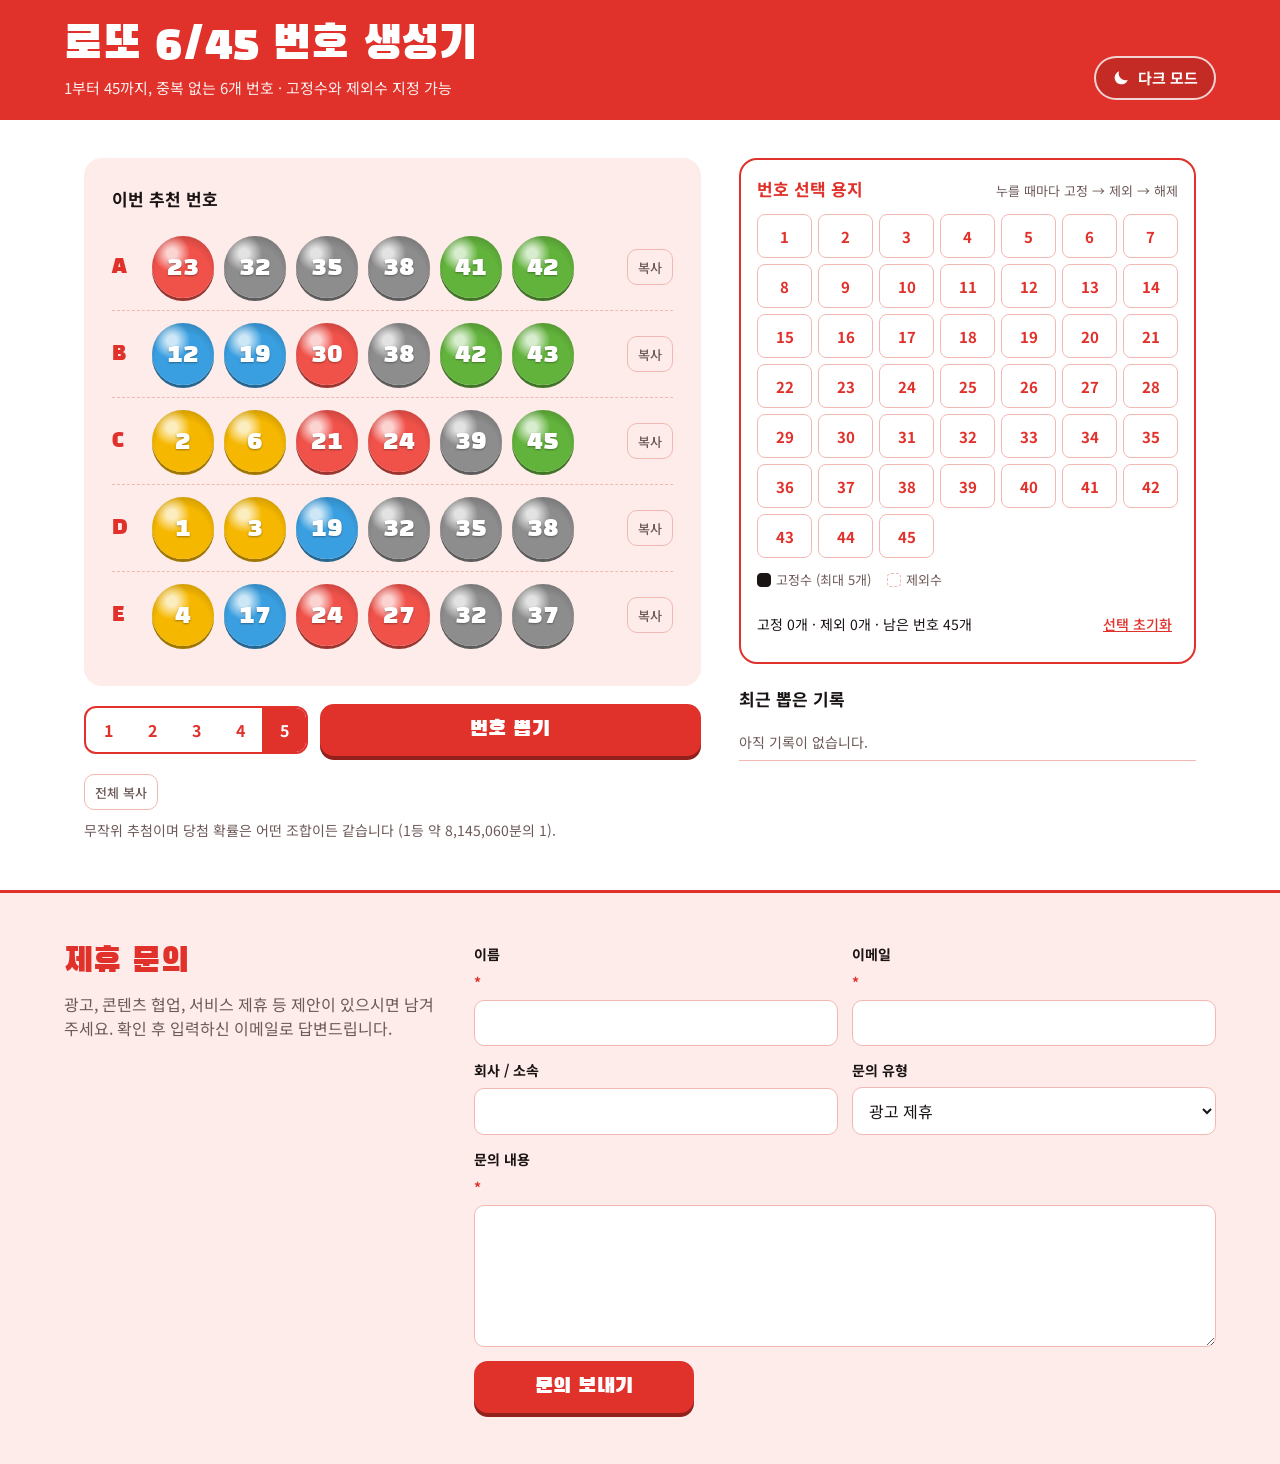
==== index.html @ adfb340d "Add partnership inquiry form via Formspree" ====
<!DOCTYPE html>
<html lang="ko">
<head>
<meta charset="UTF-8">
<meta name="viewport" content="width=device-width, initial-scale=1">
<title>로또 번호 생성기</title>
<script>try{var t=localStorage.getItem("lotto645-theme");if(t)document.documentElement.dataset.theme=t}catch(e){}</script>
<link rel="preconnect" href="https://fonts.googleapis.com">
<link rel="preconnect" href="https://fonts.gstatic.com" crossorigin>
<link href="https://fonts.googleapis.com/css2?family=Black+Han+Sans&family=Noto+Sans+KR:wght@400;500;700&display=swap" rel="stylesheet">
<style>
/* VOICE everyday, a little festive
   IDEA the paper lotto slip: red printed grid you mark, and the draw result printed above it
   PICTURE rows of large glossy balls in the real lotto band colours
   COLOUR white paper, slip red #e0312b, ink near-black; night: deep red-black paper
   TYPE Black Han Sans for title and ball numerals + Noto Sans KR
   LAYOUT laptop: results wide on the left, slip grid + controls on the right; phone: title, results, controls, slip */
:root{color-scheme:light dark;--bg:light-dark(#ffffff,#170d0d);--ink:light-dark(#1b1414,#f4ecea);--red:light-dark(#e0312b,#ff5a4f);--soft:light-dark(#fdecea,#2a1715);--line:light-dark(#f2b8b3,#5a2a26);--mute:light-dark(#6d5a58,#bca8a5);--card:light-dark(#fff,#1f1212)}
:root[data-theme=light]{color-scheme:light}
:root[data-theme=dark]{color-scheme:dark}
*{box-sizing:border-box;min-width:0}
html,body{margin:0}
body{background:var(--bg);color:var(--ink);font:16px/1.55 "Noto Sans KR",system-ui,sans-serif;overflow-x:clip}
header{background:var(--red);color:#fff;padding:22px max(5vw,16px) 20px}
header .in{max-width:1240px;margin:0 auto;display:flex;flex-wrap:wrap;align-items:end;justify-content:space-between;gap:8px 24px}
h1{font:400 clamp(32px,5vw,46px)/1.05 "Black Han Sans",sans-serif;margin:0;letter-spacing:-.01em}
header p{margin:6px 0 0;font-size:15px;opacity:.92}
.theme{flex:none;display:inline-flex;align-items:center;gap:8px;min-height:44px;padding:0 16px;border:2px solid rgba(255,255,255,.8);border-radius:22px;background:rgba(0,0,0,.12);color:#fff;font:700 15px "Noto Sans KR",sans-serif;cursor:pointer}
.theme:hover{background:rgba(0,0,0,.25)}
.theme svg{width:18px;height:18px;fill:currentColor}
.theme:focus-visible{outline:3px solid #fff;outline-offset:2px}
main{max-width:1240px;margin:0 auto;padding:clamp(20px,3vw,40px) max(5vw,16px) 48px;display:grid;grid-template-columns:minmax(0,1.35fr) minmax(0,1fr);gap:clamp(20px,3vw,40px);align-items:start}
h2{font-size:17px;margin:0 0 12px}
.res{background:var(--soft);border-radius:18px;padding:clamp(16px,2.4vw,28px)}
.row{display:flex;align-items:center;gap:clamp(6px,1.2vw,12px);padding:12px 0;border-bottom:1px dashed var(--line)}
.row:last-child{border-bottom:0}
.tag{flex:none;width:28px;font:400 20px "Black Han Sans",sans-serif;color:var(--red)}
.balls{display:flex;gap:clamp(5px,1vw,10px);flex:1;flex-wrap:nowrap}
.ball{--c:#aaa;flex:0 0 auto;width:clamp(38px,6.4vw,62px);aspect-ratio:1;border-radius:50%;display:grid;place-items:center;font:400 clamp(17px,2.6vw,26px)/1 "Black Han Sans",sans-serif;color:#fff;text-shadow:0 1px 2px rgba(0,0,0,.35);background:radial-gradient(circle at 32% 28%,rgba(255,255,255,.75) 0 8%,transparent 30%),radial-gradient(circle at 50% 60%,var(--c) 55%,color-mix(in srgb,var(--c),#000 28%) 100%);box-shadow:0 3px 0 color-mix(in srgb,var(--c),#000 35%)}
.ball.fix{outline:3px solid var(--ink);outline-offset:2px}
.pop .ball{animation:pop .45s cubic-bezier(.3,1.6,.5,1) both}
@keyframes pop{from{transform:scale(.2) rotate(-90deg);opacity:0}}
@media(prefers-reduced-motion:reduce){.pop .ball{animation:none}}
.copy{flex:none;margin-left:auto;background:none;border:1px solid var(--line);color:var(--mute);border-radius:10px;font:500 13px "Noto Sans KR",sans-serif;min-height:36px;padding:0 10px;cursor:pointer}
.copy:hover{color:var(--ink);border-color:var(--red)}
.empty{color:var(--mute);padding:24px 0}
.ctl{display:flex;flex-wrap:wrap;gap:12px;align-items:center;margin-top:18px}
.seg{display:flex;border:2px solid var(--red);border-radius:12px;overflow:hidden}
.seg button{background:none;border:0;color:var(--red);font:700 16px "Noto Sans KR",sans-serif;min-width:44px;min-height:44px;cursor:pointer}
.seg button[aria-pressed=true]{background:var(--red);color:#fff}
.go{flex:1 1 180px;min-height:52px;border:0;border-radius:14px;background:var(--red);color:#fff;font:400 22px "Black Han Sans",sans-serif;cursor:pointer;box-shadow:0 4px 0 color-mix(in srgb,var(--red),#000 35%)}
.go:active{transform:translateY(3px);box-shadow:0 1px 0 color-mix(in srgb,var(--red),#000 35%)}
button:focus-visible{outline:3px solid var(--ink);outline-offset:2px}
.note{font-size:14px;color:var(--mute);margin:10px 0 0}
.slip{border:2px solid var(--red);border-radius:18px;padding:16px;background:var(--card)}
.slip h2{color:var(--red);display:flex;justify-content:space-between;align-items:baseline;gap:8px;flex-wrap:wrap}
.slip h2 small{font-weight:400;font-size:13px;color:var(--mute)}
.grid{display:grid;grid-template-columns:repeat(7,minmax(0,1fr));gap:6px}
.n{min-height:44px;border:1.5px solid var(--line);border-radius:8px;background:none;color:var(--red);font:700 15px "Noto Sans KR",sans-serif;cursor:pointer;position:relative}
.n:hover{border-color:var(--red)}
.n.in{background:var(--ink);border-color:var(--ink);color:var(--bg)}
.n.out{color:var(--mute);border-style:dashed;opacity:.6}
.n.out::after{content:"";position:absolute;left:18%;right:18%;top:50%;border-top:2px solid var(--mute);transform:rotate(-30deg)}
.legend{display:flex;flex-wrap:wrap;gap:6px 16px;font-size:13px;color:var(--mute);margin-top:12px}
.legend b{display:inline-block;width:14px;height:14px;border-radius:4px;vertical-align:-2px;margin-right:5px;border:1.5px solid var(--line)}
.legend .i{background:var(--ink);border-color:var(--ink)}
.legend .o{border-style:dashed}
.sum{display:flex;flex-wrap:wrap;gap:8px;align-items:center;margin-top:12px;font-size:14px}
.sum span{white-space:nowrap}
.reset{margin-left:auto;background:none;border:0;color:var(--red);font:500 14px "Noto Sans KR",sans-serif;min-height:44px;cursor:pointer;text-decoration:underline}
.hist{margin-top:22px}
.hist ol{list-style:none;margin:0;padding:0;font-size:14px;max-height:260px;overflow:auto}
.hist li{display:flex;gap:10px;padding:7px 0;border-bottom:1px solid var(--line);font-variant-numeric:tabular-nums}
.hist time{color:var(--mute);flex:none;white-space:nowrap}
.toast{position:fixed;left:50%;bottom:24px;transform:translateX(-50%);background:var(--ink);color:var(--bg);padding:10px 18px;border-radius:12px;font-size:14px;opacity:0;transition:opacity .2s;pointer-events:none}
.toast.on{opacity:1}
.contact{background:var(--soft);border-top:3px solid var(--red);padding:clamp(28px,4vw,56px) max(5vw,16px)}
.cin{max-width:1240px;margin:0 auto;display:grid;grid-template-columns:minmax(0,1fr) minmax(0,2fr);gap:clamp(20px,3vw,48px)}
.contact h2{font:400 clamp(26px,3.4vw,34px)/1.1 "Black Han Sans",sans-serif;color:var(--red);margin:0 0 10px}
.cintro p{margin:0;color:var(--mute)}
#cform{display:grid;gap:14px}
.two{display:grid;grid-template-columns:repeat(2,minmax(0,1fr));gap:14px}
#cform label{display:grid;gap:6px;font-size:14px;font-weight:700}
.req{color:var(--red)}
#cform input,#cform select,#cform textarea{width:100%;font:16px "Noto Sans KR",sans-serif;color:var(--ink);background:var(--card);border:1.5px solid var(--line);border-radius:10px;padding:10px 12px;min-height:46px}
#cform textarea{resize:vertical}
#cform input:focus,#cform select:focus,#cform textarea:focus{outline:none;border-color:var(--red);box-shadow:0 0 0 3px color-mix(in srgb,var(--red),transparent 75%)}
#cform .bad{border-color:var(--red)}
.hp{position:absolute;left:-9999px;width:1px;height:1px;opacity:0}
.fbar{display:flex;flex-wrap:wrap;align-items:center;gap:12px}
.send{flex:0 1 220px}
.send:disabled{opacity:.6;cursor:wait}
.fmsg{margin:0;font-size:15px}
.fmsg.ok{color:light-dark(#1d7a3a,#6fd28f);font-weight:700}
.fmsg.err{color:var(--red);font-weight:700}
@media(max-width:820px){main{grid-template-columns:minmax(0,1fr)}.cin{grid-template-columns:minmax(0,1fr)}}
@media(max-width:600px){.two{grid-template-columns:minmax(0,1fr)}.send{flex:1 1 100%}}
@media(max-width:600px){.tag{width:20px;font-size:17px}.copy{display:none}.res{padding:12px}}
</style>
</head>
<body>
<header><div class="in">
  <div>
    <h1>로또 6/45 번호 생성기</h1>
    <p>1부터 45까지, 중복 없는 6개 번호 · 고정수와 제외수 지정 가능</p>
  </div>
  <button class="theme" id="theme" aria-label="테마 바꾸기"></button>
</div></header>

<main>
  <section>
    <div class="res" aria-live="polite">
      <h2>이번 추천 번호</h2>
      <div id="out"></div>
    </div>
    <div class="ctl">
      <div class="seg" role="group" aria-label="게임 수" id="seg"></div>
      <button class="go" id="go">번호 뽑기</button>
    </div>
    <div class="ctl">
      <button class="copy" id="copyAll" style="display:inline-block;margin-left:0">전체 복사</button>
    </div>
    <p class="note">무작위 추첨이며 당첨 확률은 어떤 조합이든 같습니다 (1등 약 8,145,060분의 1).</p>
  </section>

  <aside>
    <div class="slip">
      <h2>번호 선택 용지 <small>누를 때마다 고정 → 제외 → 해제</small></h2>
      <div class="grid" id="grid"></div>
      <div class="legend"><span><b class="i"></b>고정수 (최대 5개)</span><span><b class="o"></b>제외수</span></div>
      <div class="sum"><span id="cnt"></span><button class="reset" id="reset">선택 초기화</button></div>
    </div>
    <div class="hist">
      <h2>최근 뽑은 기록</h2>
      <ol id="hist"></ol>
    </div>
  </aside>
</main>

<section class="contact" id="contact">
  <div class="cin">
    <div class="cintro">
      <h2>제휴 문의</h2>
      <p>광고, 콘텐츠 협업, 서비스 제휴 등 제안이 있으시면 남겨 주세요. 확인 후 입력하신 이메일로 답변드립니다.</p>
    </div>
    <form id="cform" action="https://formspree.io/f/mgakngoy" method="POST" novalidate>
      <div class="two">
        <label>이름 <span class="req">*</span><input id="f-name" name="name" required autocomplete="name"></label>
        <label>이메일 <span class="req">*</span><input id="f-email" name="email" type="email" required autocomplete="email"></label>
      </div>
      <div class="two">
        <label>회사 / 소속<input id="f-company" name="company" autocomplete="organization"></label>
        <label>문의 유형
          <select id="f-type" name="type">
            <option>광고 제휴</option><option>콘텐츠 협업</option><option>서비스 제휴</option><option>기타</option>
          </select>
        </label>
      </div>
      <label>문의 내용 <span class="req">*</span><textarea id="f-msg" name="message" rows="5" required></textarea></label>
      <input type="text" name="_gotcha" tabindex="-1" autocomplete="off" class="hp" aria-hidden="true">
      <input type="hidden" name="_subject" value="[로또 생성기] 제휴 문의">
      <div class="fbar">
        <button class="go send" id="f-send" type="submit">문의 보내기</button>
        <p class="fmsg" id="f-msg-out" role="status"></p>
      </div>
    </form>
  </div>
</section>
<div class="toast" id="toast"></div>

<script>
{
  const $ = id => document.getElementById(id);
  const color = n => n <= 10 ? "#f5b700" : n <= 20 ? "#3a9fe0" : n <= 30 ? "#f0524a" : n <= 40 ? "#8d8d8d" : "#62b33c";
  const st = { games: 5, mark: {}, sets: [], hist: [] };
  try { Object.assign(st, JSON.parse(localStorage.getItem("lotto645") || "{}")); } catch (e) {}
  const save = () => { try { localStorage.setItem("lotto645", JSON.stringify({ games: st.games, mark: st.mark, hist: st.hist })); } catch (e) {} };

  const fixed = () => Object.keys(st.mark).filter(k => st.mark[k] === "in").map(Number);
  const banned = () => Object.keys(st.mark).filter(k => st.mark[k] === "out").map(Number);

  function rand(max) {
    if (window.crypto && crypto.getRandomValues) {
      const a = new Uint32Array(1), lim = Math.floor(4294967296 / max) * max;
      do crypto.getRandomValues(a); while (a[0] >= lim);
      return a[0] % max;
    }
    return Math.floor(Math.random() * max);
  }

  function draw() {
    const pick = new Set(fixed());
    const pool = [];
    for (let i = 1; i <= 45; i++) if (!pick.has(i) && st.mark[i] !== "out") pool.push(i);
    while (pick.size < 6) pick.add(pool.splice(rand(pool.length), 1)[0]);
    return [...pick].sort((a, b) => a - b);
  }

  const ballHtml = (n, i) => `<span class="ball${st.mark[n] === "in" ? " fix" : ""}" style="--c:${color(n)};animation-delay:${i * 70}ms">${n}</span>`;
  const label = i => "ABCDE"[i];

  function renderOut(animate) {
    const out = $("out");
    if (!st.sets.length) { out.innerHTML = '<p class="empty">아래 버튼을 눌러 번호를 뽑아 보세요.</p>'; return; }
    out.className = animate ? "pop" : "";
    out.innerHTML = st.sets.map((s, i) => `<div class="row"><span class="tag">${label(i)}</span><div class="balls">${s.map(ballHtml).join("")}</div><button class="copy" data-i="${i}">복사</button></div>`).join("");
  }

  function renderSeg() {
    $("seg").innerHTML = [1, 2, 3, 4, 5].map(n => `<button data-g="${n}" aria-pressed="${n === st.games}">${n}</button>`).join("");
  }

  function renderGrid() {
    let h = "";
    for (let i = 1; i <= 45; i++) {
      const m = st.mark[i];
      h += `<button class="n ${m || ""}" data-n="${i}" aria-label="${i}번 ${m === "in" ? "고정" : m === "out" ? "제외" : ""}">${i}</button>`;
    }
    $("grid").innerHTML = h;
    $("cnt").textContent = `고정 ${fixed().length}개 · 제외 ${banned().length}개 · 남은 번호 ${45 - banned().length}개`;
  }

  function renderHist() {
    $("hist").innerHTML = st.hist.length
      ? st.hist.map(h => `<li><time>${h.t}</time><span>${h.n.join(", ")}</span></li>`).join("")
      : '<li><span style="color:var(--mute)">아직 기록이 없습니다.</span></li>';
  }

  function toast(msg) {
    const t = $("toast");
    t.textContent = msg; t.classList.add("on");
    clearTimeout(toast.k); toast.k = setTimeout(() => t.classList.remove("on"), 1600);
  }

  async function copy(text) {
    try { await navigator.clipboard.writeText(text); toast("복사했습니다"); }
    catch (e) { toast("복사가 막혀 있어요. 직접 선택해 복사해 주세요."); }
  }

  function generate() {
    st.sets = Array.from({ length: st.games }, draw);
    const d = new Date(), t = `${d.getMonth() + 1}/${d.getDate()} ${String(d.getHours()).padStart(2, "0")}:${String(d.getMinutes()).padStart(2, "0")}`;
    st.hist = st.sets.map(n => ({ t, n })).concat(st.hist).slice(0, 30);
    renderOut(true); renderHist(); save();
  }

  $("go").addEventListener("click", generate);
  $("seg").addEventListener("click", e => {
    const b = e.target.closest("button"); if (!b) return;
    st.games = +b.dataset.g; renderSeg(); save();
  });
  $("grid").addEventListener("click", e => {
    const b = e.target.closest("button"); if (!b) return;
    const n = +b.dataset.n, m = st.mark[n];
    if (!m) {
      if (fixed().length >= 5) { st.mark[n] = "out"; toast("고정수는 최대 5개라서 제외수로 지정했어요"); }
      else st.mark[n] = "in";
    } else if (m === "in") st.mark[n] = "out";
    else delete st.mark[n];
    if (45 - banned().length < 6) { delete st.mark[n]; toast("최소 6개 번호는 남겨야 해요"); }
    renderGrid(); save();
  });
  $("reset").addEventListener("click", () => { st.mark = {}; renderGrid(); save(); });
  $("out").addEventListener("click", e => {
    const b = e.target.closest(".copy"); if (b) copy(st.sets[+b.dataset.i].join(", "));
  });
  $("copyAll").addEventListener("click", () => {
    if (!st.sets.length) return toast("먼저 번호를 뽑아 주세요");
    copy(st.sets.map((s, i) => `${label(i)}: ${s.join(", ")}`).join("\n"));
  });

  const sun = '<svg viewBox="0 0 24 24" aria-hidden="true"><circle cx="12" cy="12" r="5"/><g stroke="currentColor" stroke-width="2" stroke-linecap="round"><path d="M12 1v3M12 20v3M1 12h3M20 12h3M4.2 4.2l2.1 2.1M17.7 17.7l2.1 2.1M4.2 19.8l2.1-2.1M17.7 6.3l2.1-2.1"/></g></svg>';
  const moon = '<svg viewBox="0 0 24 24" aria-hidden="true"><path d="M21 14.5A9 9 0 0 1 9.5 3a9 9 0 1 0 11.5 11.5z"/></svg>';
  const sysDark = () => window.matchMedia && matchMedia("(prefers-color-scheme: dark)").matches;
  let theme = null;
  try { theme = localStorage.getItem("lotto645-theme"); } catch (e) {}
  function applyTheme() {
    const t = theme || (sysDark() ? "dark" : "light");
    document.documentElement.dataset.theme = t;
    $("theme").innerHTML = t === "dark" ? `${sun}화이트 모드` : `${moon}다크 모드`;
    $("theme").setAttribute("aria-label", t === "dark" ? "화이트 모드로 바꾸기" : "다크 모드로 바꾸기");
  }
  $("theme").addEventListener("click", () => {
    theme = document.documentElement.dataset.theme === "dark" ? "light" : "dark";
    try { localStorage.setItem("lotto645-theme", theme); } catch (e) {}
    applyTheme();
  });
  if (window.matchMedia) matchMedia("(prefers-color-scheme: dark)").addEventListener("change", () => { if (!theme) applyTheme(); });
  applyTheme();

  const form = $("cform"), out = $("f-msg-out"), send = $("f-send");
  const setMsg = (t, c) => { out.textContent = t; out.className = "fmsg " + (c || ""); };
  form.addEventListener("submit", async e => {
    e.preventDefault();
    const need = [$("f-name"), $("f-email"), $("f-msg")];
    need.forEach(el => el.classList.toggle("bad", !el.value.trim()));
    const em = $("f-email");
    if (em.value.trim() && !/^[^\s@]+@[^\s@]+\.[^\s@]+$/.test(em.value.trim())) em.classList.add("bad");
    const firstBad = form.querySelector(".bad");
    if (firstBad) { setMsg("표시된 항목을 확인해 주세요.", "err"); firstBad.focus(); return; }
    send.disabled = true; send.textContent = "보내는 중…"; setMsg("");
    try {
      const r = await fetch(form.action, { method: "POST", body: new FormData(form), headers: { Accept: "application/json" } });
      if (r.ok) { form.reset(); setMsg("문의가 접수되었습니다. 감사합니다!", "ok"); }
      else {
        const d = await r.json().catch(() => ({}));
        setMsg((d.errors && d.errors.map(x => x.message).join(", ")) || "전송에 실패했어요. 잠시 후 다시 시도해 주세요.", "err");
      }
    } catch (err) {
      setMsg("네트워크 오류로 전송하지 못했어요. 잠시 후 다시 시도해 주세요.", "err");
    }
    send.disabled = false; send.textContent = "문의 보내기";
  });
  form.addEventListener("input", e => { if (e.target.classList.contains("bad") && e.target.value.trim()) e.target.classList.remove("bad"); });

  renderSeg(); renderGrid(); renderHist();
  st.sets = Array.from({ length: st.games }, draw);
  renderOut(true);
}
</script>
</body>
</html>
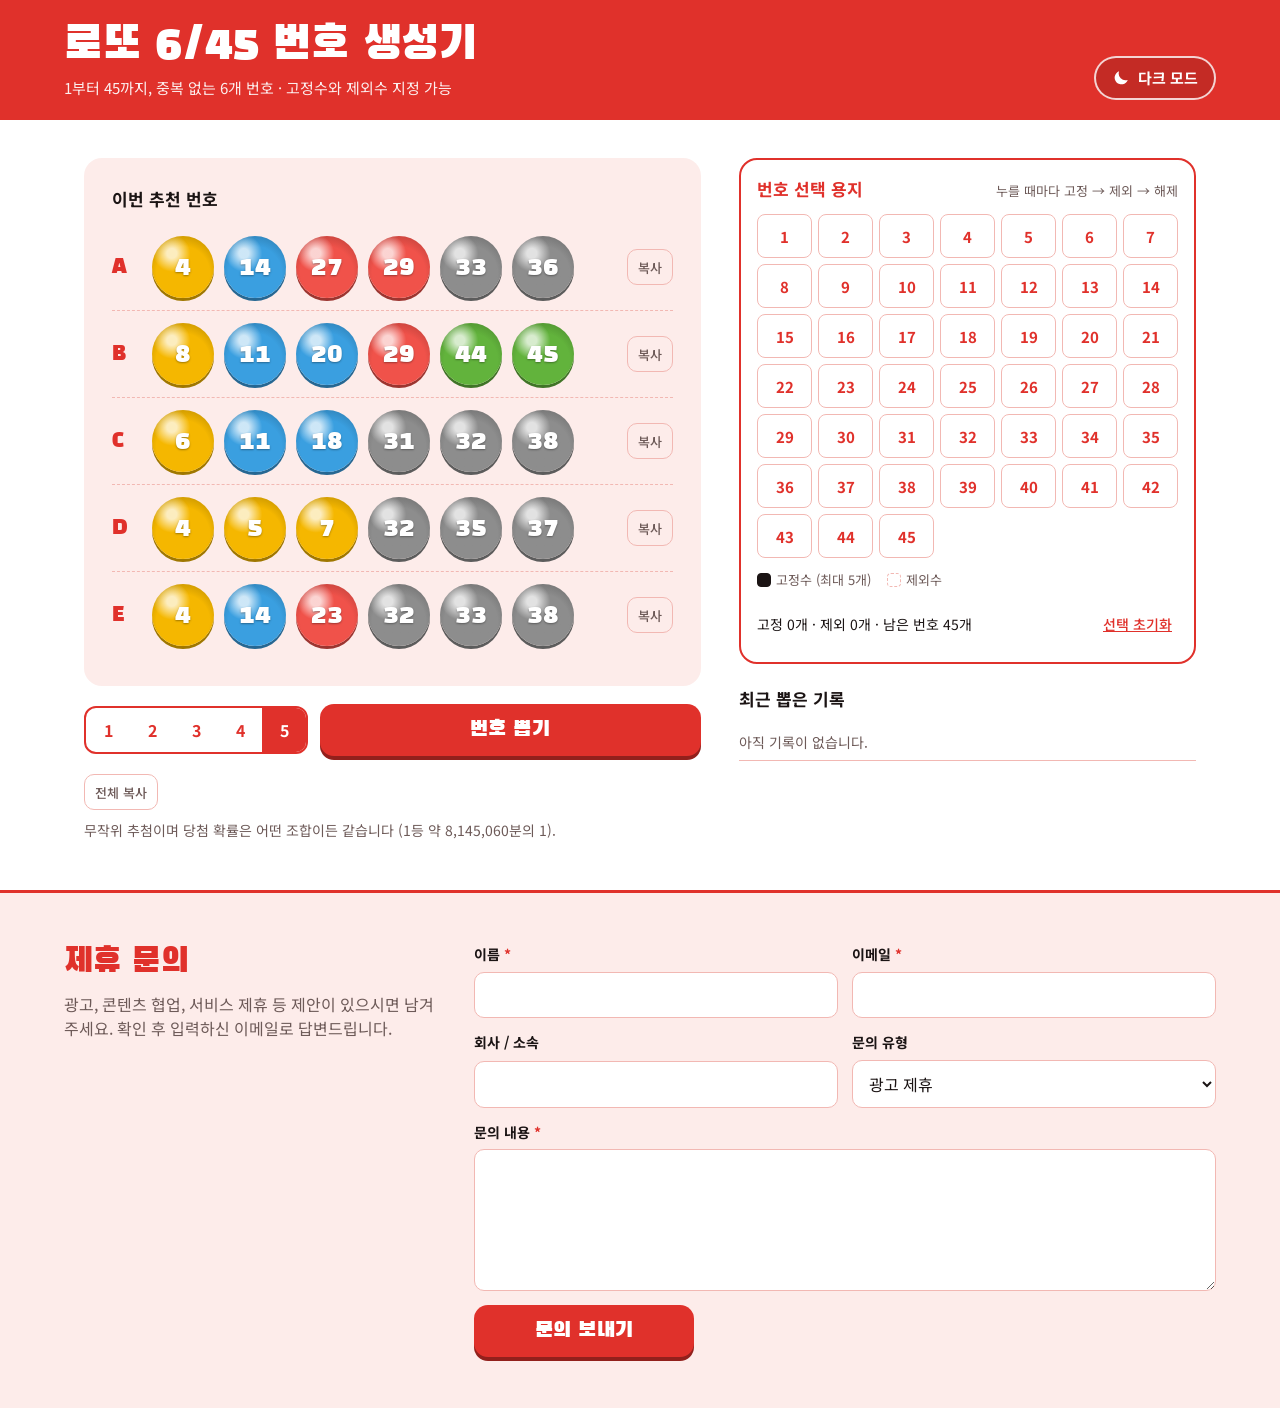
==== commit fa758f90: "Review fixes: browser compatibility and layout - Replace CSS light-dark() with plain theme variables" ====
--- a/index.html
+++ b/index.html
@@ -15,13 +15,13 @@
    COLOUR white paper, slip red #e0312b, ink near-black; night: deep red-black paper
    TYPE Black Han Sans for title and ball numerals + Noto Sans KR
    LAYOUT laptop: results wide on the left, slip grid + controls on the right; phone: title, results, controls, slip */
-:root{color-scheme:light dark;--bg:light-dark(#ffffff,#170d0d);--ink:light-dark(#1b1414,#f4ecea);--red:light-dark(#e0312b,#ff5a4f);--soft:light-dark(#fdecea,#2a1715);--line:light-dark(#f2b8b3,#5a2a26);--mute:light-dark(#6d5a58,#bca8a5);--card:light-dark(#fff,#1f1212)}
-:root[data-theme=light]{color-scheme:light}
-:root[data-theme=dark]{color-scheme:dark}
+:root{color-scheme:light;--bg:#ffffff;--ink:#1b1414;--red:#e0312b;--soft:#fdecea;--line:#f2b8b3;--mute:#6d5a58;--card:#fff;--ok:#1d7a3a;--head:#e0312b}
+:root[data-theme=dark]{color-scheme:dark;--bg:#170d0d;--ink:#f4ecea;--red:#ff5a4f;--soft:#2a1715;--line:#5a2a26;--mute:#bca8a5;--card:#1f1212;--ok:#6fd28f;--head:#a8231c}
+@media(prefers-color-scheme:dark){:root:not([data-theme]){color-scheme:dark;--bg:#170d0d;--ink:#f4ecea;--red:#ff5a4f;--soft:#2a1715;--line:#5a2a26;--mute:#bca8a5;--card:#1f1212;--ok:#6fd28f;--head:#a8231c}}
 *{box-sizing:border-box;min-width:0}
 html,body{margin:0}
 body{background:var(--bg);color:var(--ink);font:16px/1.55 "Noto Sans KR",system-ui,sans-serif;overflow-x:clip}
-header{background:var(--red);color:#fff;padding:22px max(5vw,16px) 20px}
+header{background:var(--head);color:#fff;padding:22px max(5vw,16px) 20px}
 header .in{max-width:1240px;margin:0 auto;display:flex;flex-wrap:wrap;align-items:end;justify-content:space-between;gap:8px 24px}
 h1{font:400 clamp(32px,5vw,46px)/1.05 "Black Han Sans",sans-serif;margin:0;letter-spacing:-.01em}
 header p{margin:6px 0 0;font-size:15px;opacity:.92}
@@ -91,7 +91,7 @@
 .send{flex:0 1 220px}
 .send:disabled{opacity:.6;cursor:wait}
 .fmsg{margin:0;font-size:15px}
-.fmsg.ok{color:light-dark(#1d7a3a,#6fd28f);font-weight:700}
+.fmsg.ok{color:var(--ok);font-weight:700}
 .fmsg.err{color:var(--red);font-weight:700}
 @media(max-width:820px){main{grid-template-columns:minmax(0,1fr)}.cin{grid-template-columns:minmax(0,1fr)}}
 @media(max-width:600px){.two{grid-template-columns:minmax(0,1fr)}.send{flex:1 1 100%}}
@@ -145,8 +145,8 @@
     </div>
     <form id="cform" action="https://formspree.io/f/mgakngoy" method="POST" novalidate>
       <div class="two">
-        <label>이름 <span class="req">*</span><input id="f-name" name="name" required autocomplete="name"></label>
-        <label>이메일 <span class="req">*</span><input id="f-email" name="email" type="email" required autocomplete="email"></label>
+        <label><span>이름 <span class="req">*</span></span><input id="f-name" name="name" required autocomplete="name"></label>
+        <label><span>이메일 <span class="req">*</span></span><input id="f-email" name="email" type="email" required autocomplete="email"></label>
       </div>
       <div class="two">
         <label>회사 / 소속<input id="f-company" name="company" autocomplete="organization"></label>
@@ -156,7 +156,7 @@
           </select>
         </label>
       </div>
-      <label>문의 내용 <span class="req">*</span><textarea id="f-msg" name="message" rows="5" required></textarea></label>
+      <label><span>문의 내용 <span class="req">*</span></span><textarea id="f-msg" name="message" rows="5" required></textarea></label>
       <input type="text" name="_gotcha" tabindex="-1" autocomplete="off" class="hp" aria-hidden="true">
       <input type="hidden" name="_subject" value="[로또 생성기] 제휴 문의">
       <div class="fbar">
@@ -285,7 +285,10 @@
     try { localStorage.setItem("lotto645-theme", theme); } catch (e) {}
     applyTheme();
   });
-  if (window.matchMedia) matchMedia("(prefers-color-scheme: dark)").addEventListener("change", () => { if (!theme) applyTheme(); });
+  try {
+    const mq = matchMedia("(prefers-color-scheme: dark)"), onSys = () => { if (!theme) applyTheme(); };
+    if (mq.addEventListener) mq.addEventListener("change", onSys); else mq.addListener(onSys);
+  } catch (e) {}
   applyTheme();
 
   const form = $("cform"), out = $("f-msg-out"), send = $("f-send");
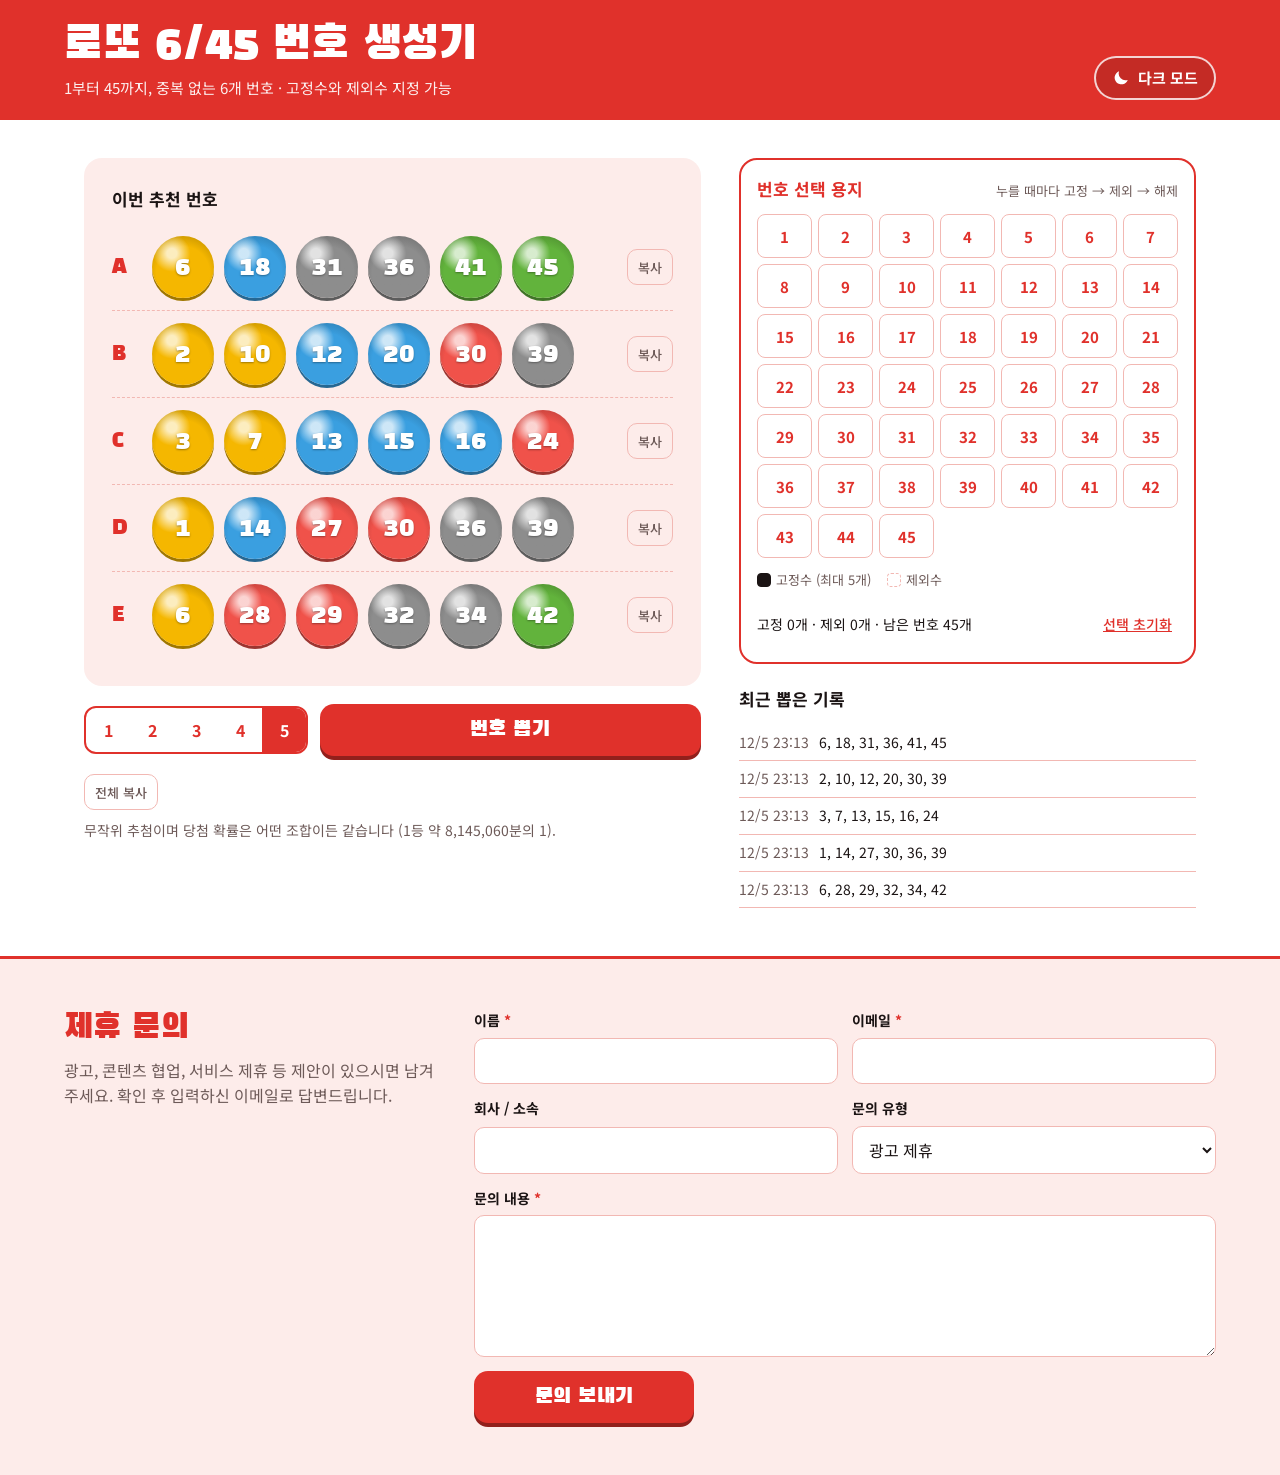
==== commit c4a1d24b: "Record the initial draw on page load in history" ====
--- a/index.html
+++ b/index.html
@@ -316,9 +316,8 @@
   });
   form.addEventListener("input", e => { if (e.target.classList.contains("bad") && e.target.value.trim()) e.target.classList.remove("bad"); });
 
-  renderSeg(); renderGrid(); renderHist();
-  st.sets = Array.from({ length: st.games }, draw);
-  renderOut(true);
+  renderSeg(); renderGrid();
+  generate();
 }
 </script>
 </body>
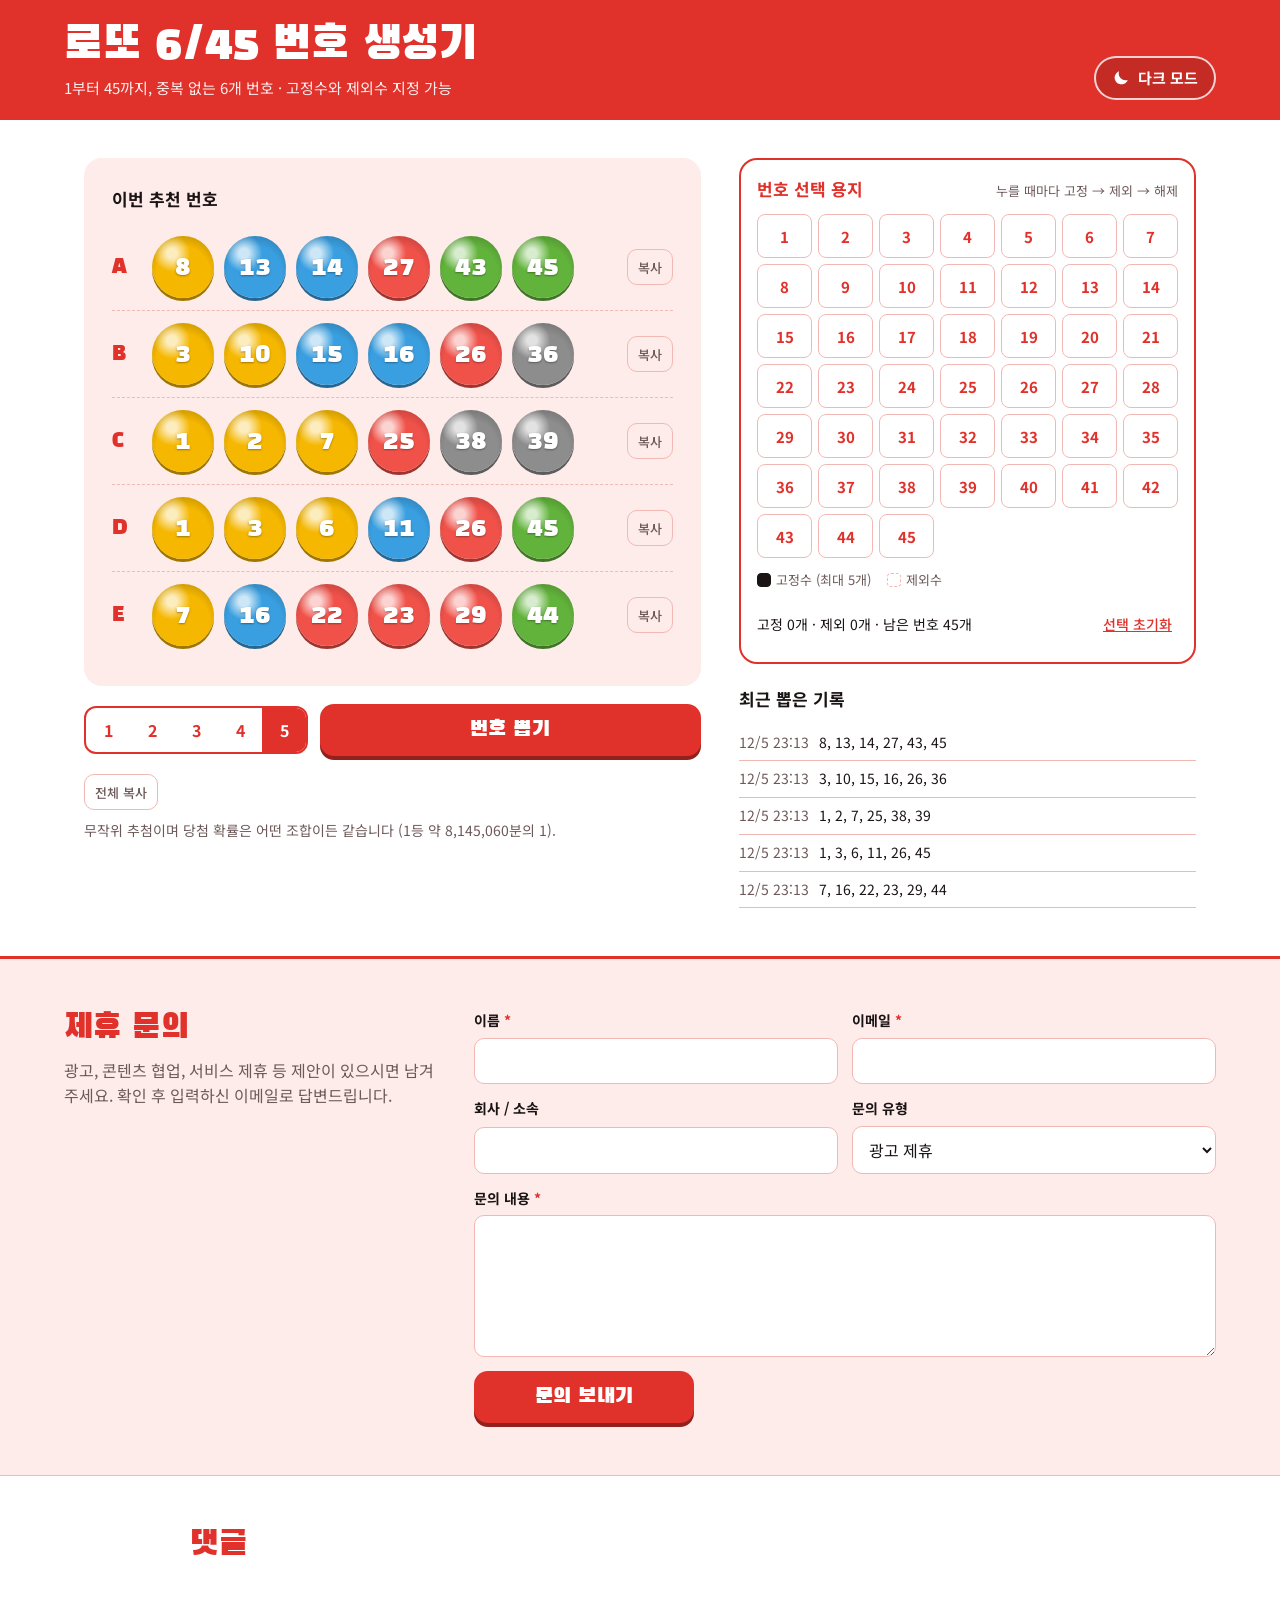
==== commit a16d6927: "Add Disqus comments section at the bottom of the page (reloads on theme switch)" ====
--- a/index.html
+++ b/index.html
@@ -93,6 +93,9 @@
 .fmsg{margin:0;font-size:15px}
 .fmsg.ok{color:var(--ok);font-weight:700}
 .fmsg.err{color:var(--red);font-weight:700}
+.comments{padding:clamp(28px,4vw,56px) max(5vw,16px);border-top:1px solid var(--line)}
+.cmin{max-width:900px;margin:0 auto}
+.comments h2{font:400 clamp(26px,3.4vw,34px)/1.1 "Black Han Sans",sans-serif;color:var(--red);margin:0 0 16px}
 @media(max-width:820px){main{grid-template-columns:minmax(0,1fr)}.cin{grid-template-columns:minmax(0,1fr)}}
 @media(max-width:600px){.two{grid-template-columns:minmax(0,1fr)}.send{flex:1 1 100%}}
 @media(max-width:600px){.tag{width:20px;font-size:17px}.copy{display:none}.res{padding:12px}}
@@ -166,6 +169,14 @@
     </form>
   </div>
 </section>
+
+<section class="comments" id="comments">
+  <div class="cmin">
+    <h2>댓글</h2>
+    <div id="disqus_thread"></div>
+    <noscript>댓글을 보려면 JavaScript를 켜 주세요. <a href="https://disqus.com/?ref_noscript">comments powered by Disqus.</a></noscript>
+  </div>
+</section>
 <div class="toast" id="toast"></div>
 
 <script>
@@ -284,9 +295,27 @@
     theme = document.documentElement.dataset.theme === "dark" ? "light" : "dark";
     try { localStorage.setItem("lotto645-theme", theme); } catch (e) {}
     applyTheme();
-  });
+    reloadDisqus();
+  });
+
+  // Disqus comments. Disqus picks its light/dark look from the page colours when it loads,
+  // so it is reloaded after a theme switch.
+  const pageUrl = location.origin + location.pathname;
+  window.disqus_config = function () {
+    this.page.url = pageUrl;
+    this.page.identifier = "lotto-645-home";
+  };
+  function reloadDisqus() {
+    if (window.DISQUS) window.DISQUS.reset({ reload: true, config: window.disqus_config });
+  }
+  (function () {
+    const s = document.createElement("script");
+    s.src = "https://practice-ucoh8lpaop.disqus.com/embed.js";
+    s.setAttribute("data-timestamp", +new Date());
+    (document.head || document.body).appendChild(s);
+  })();
   try {
-    const mq = matchMedia("(prefers-color-scheme: dark)"), onSys = () => { if (!theme) applyTheme(); };
+    const mq = matchMedia("(prefers-color-scheme: dark)"), onSys = () => { if (!theme) { applyTheme(); reloadDisqus(); } };
     if (mq.addEventListener) mq.addEventListener("change", onSys); else mq.addListener(onSys);
   } catch (e) {}
   applyTheme();
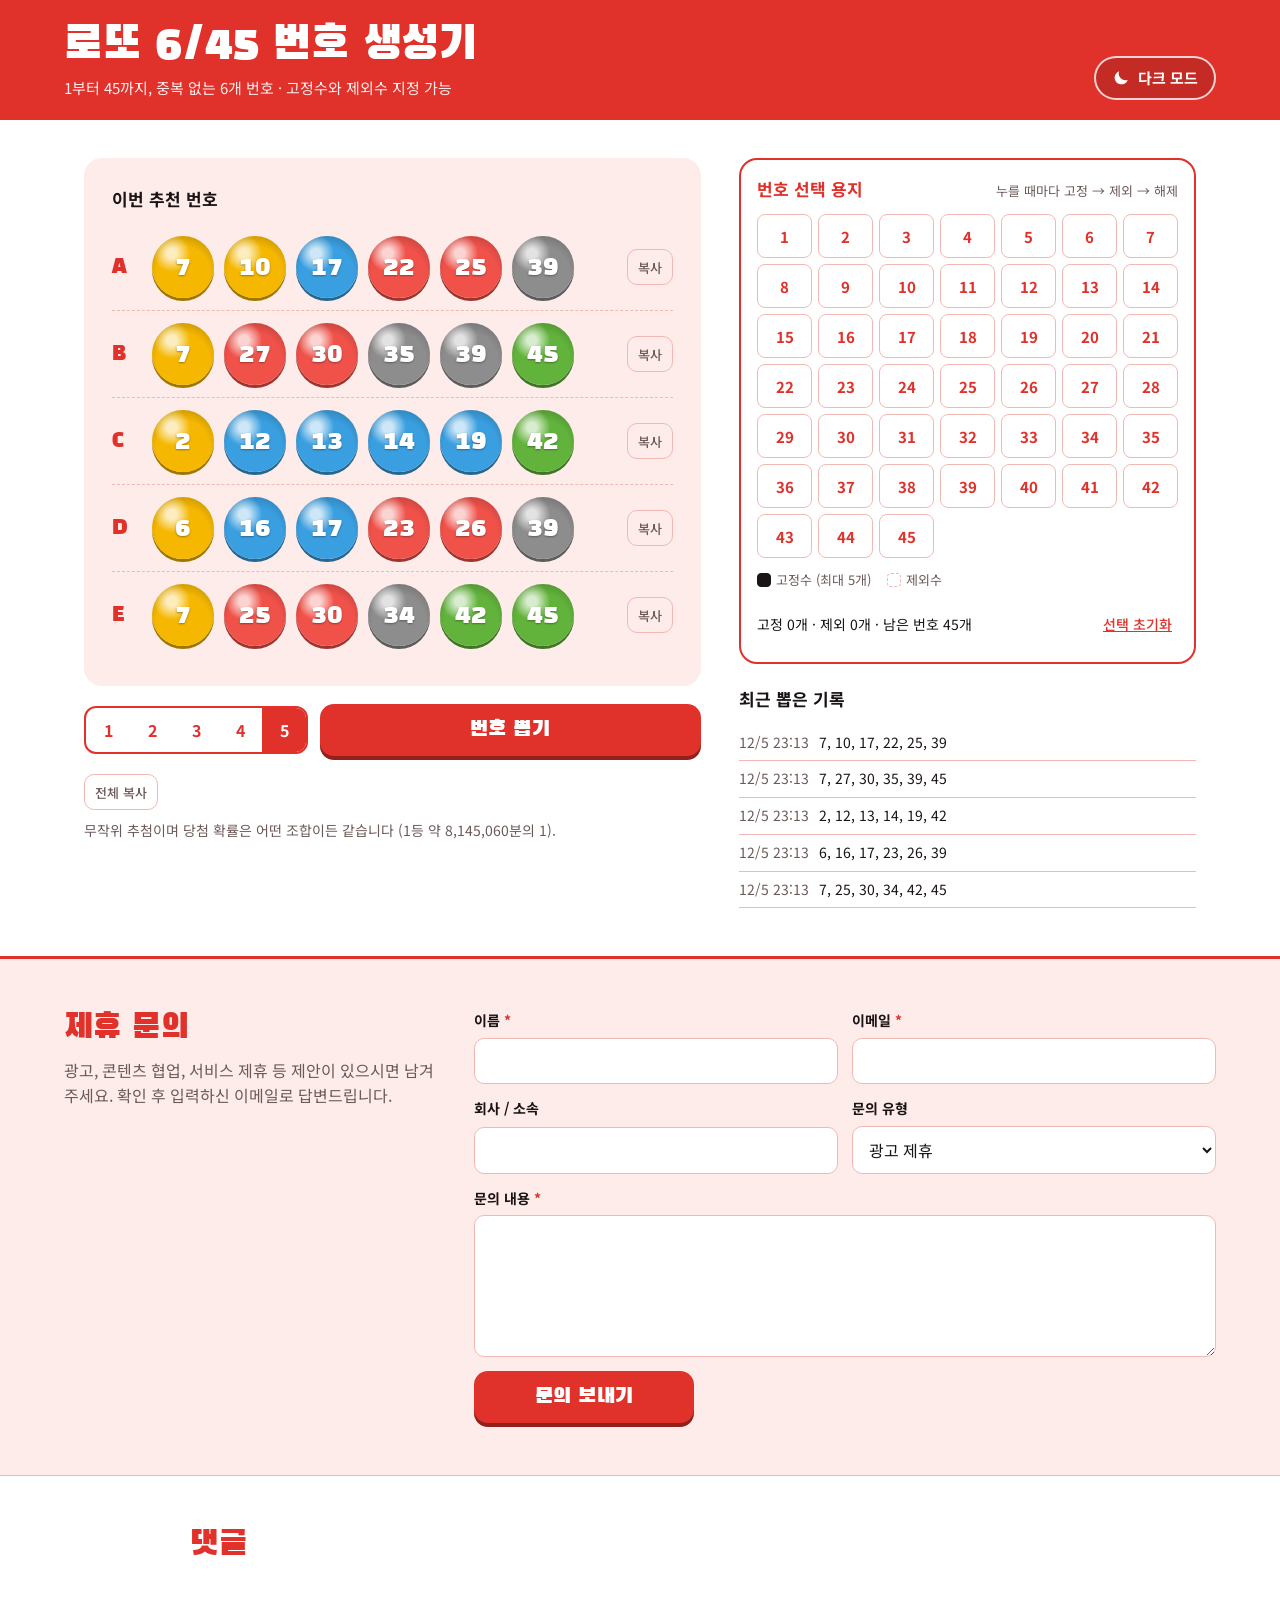
==== commit 67338923: "Add Google AdSense: account meta, auto-ads script, ads.txt" ====
--- a/index.html
+++ b/index.html
@@ -4,6 +4,8 @@
 <meta charset="UTF-8">
 <meta name="viewport" content="width=device-width, initial-scale=1">
 <title>로또 번호 생성기</title>
+<meta name="google-adsense-account" content="ca-pub-9308636593112446">
+<script async src="https://pagead2.googlesyndication.com/pagead/js/adsbygoogle.js?client=ca-pub-9308636593112446" crossorigin="anonymous"></script>
 <script>try{var t=localStorage.getItem("lotto645-theme");if(t)document.documentElement.dataset.theme=t}catch(e){}</script>
 <link rel="preconnect" href="https://fonts.googleapis.com">
 <link rel="preconnect" href="https://fonts.gstatic.com" crossorigin>
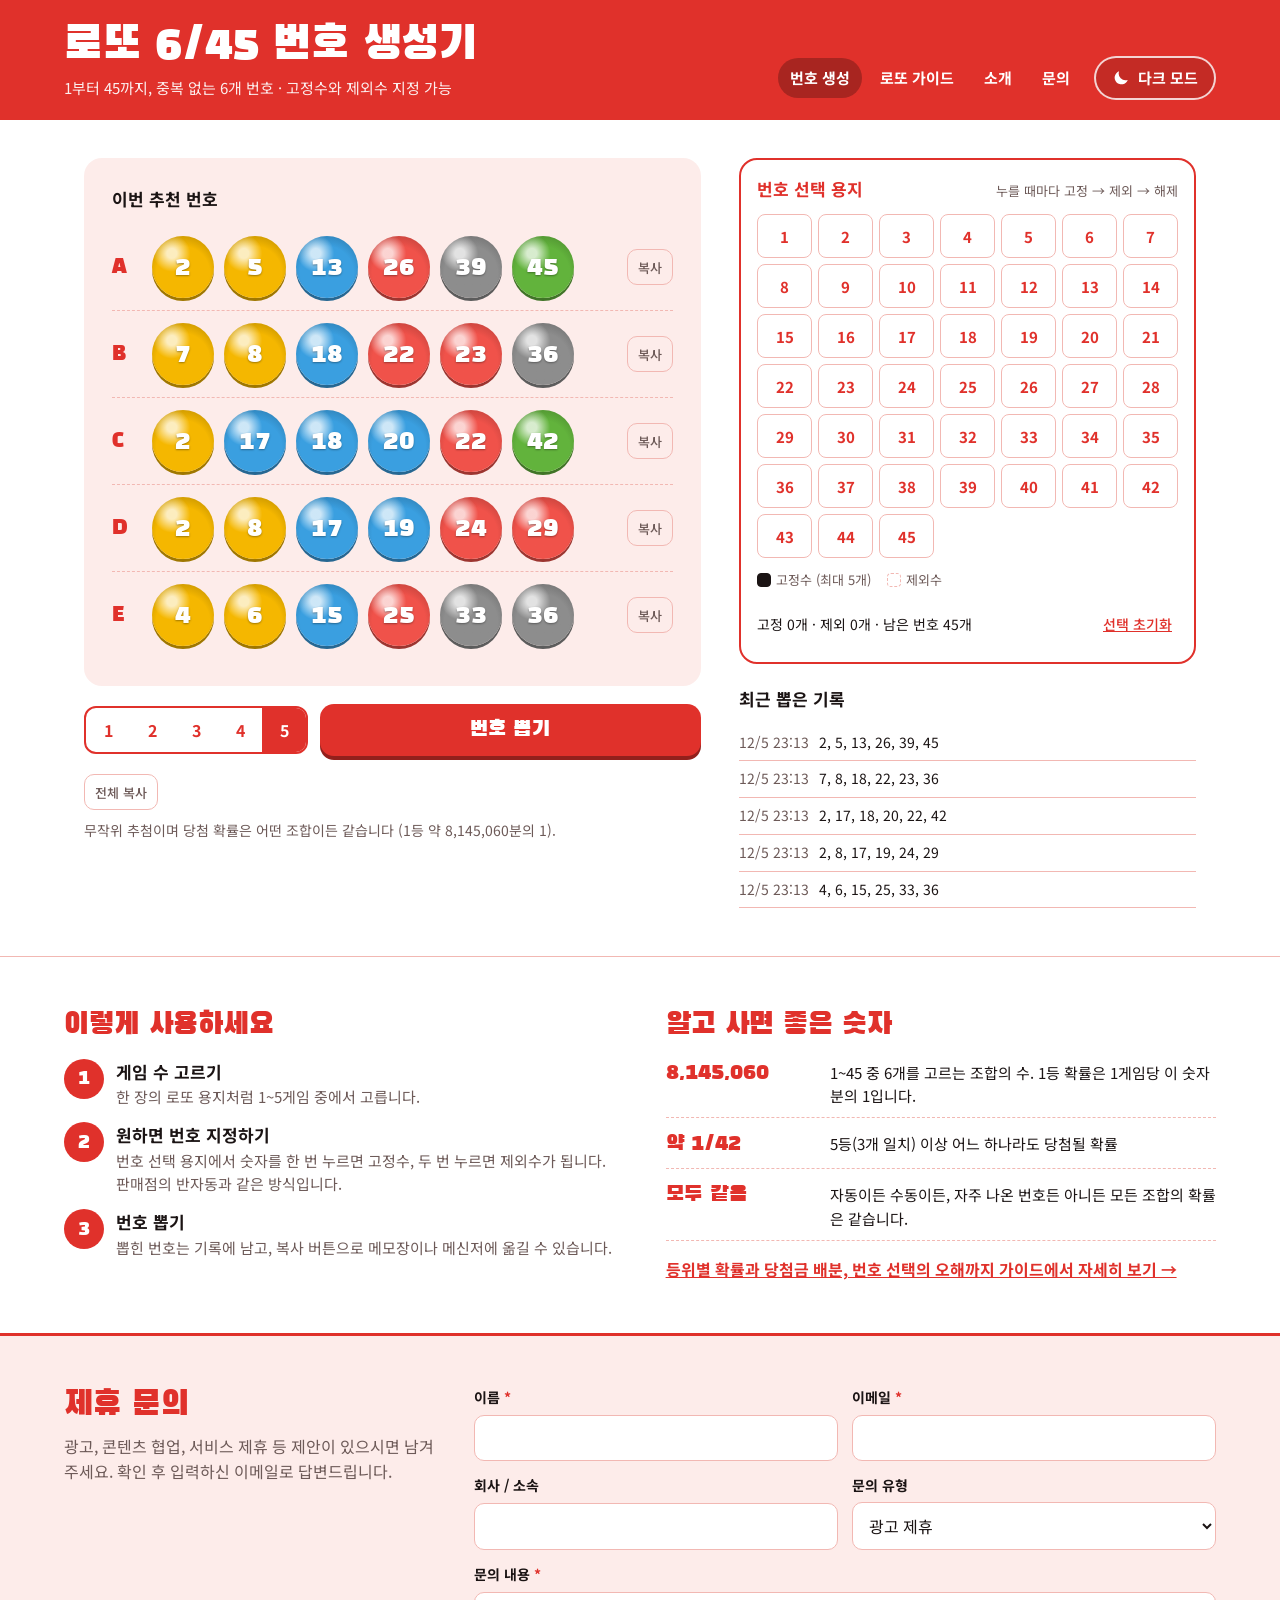
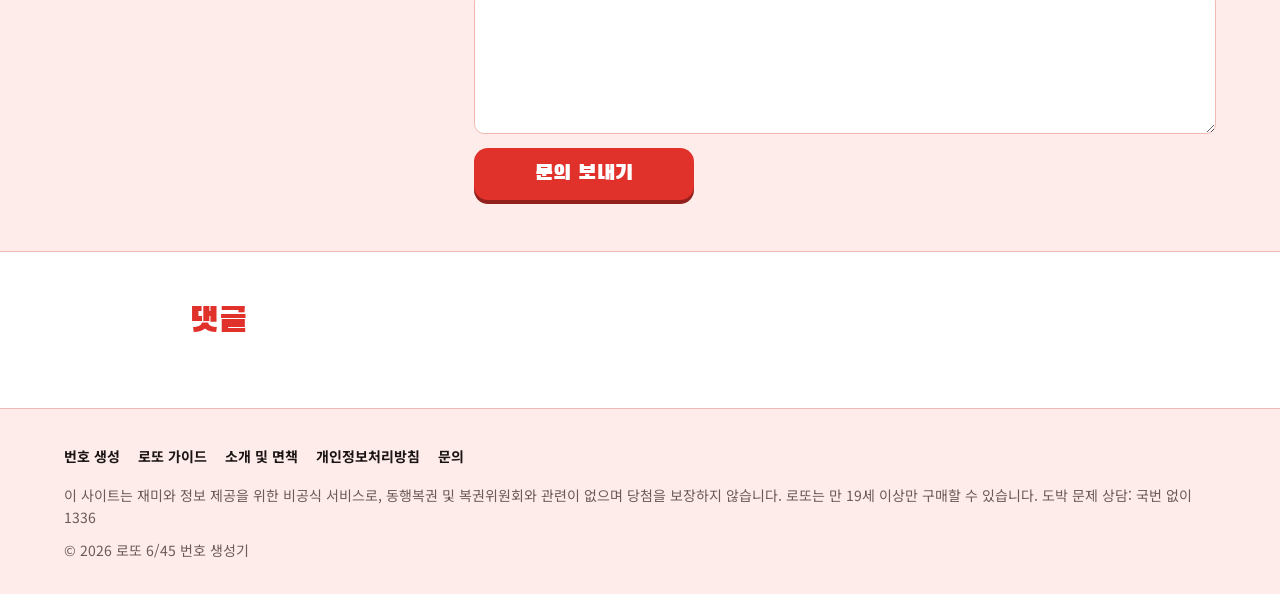
==== commit 945a70d8: "Restructure site for AdSense quality guidelines - Add original long-form guide (rules, computed odds" ====
--- a/index.html
+++ b/index.html
@@ -3,13 +3,21 @@
 <head>
 <meta charset="UTF-8">
 <meta name="viewport" content="width=device-width, initial-scale=1">
-<title>로또 번호 생성기</title>
+<title>로또 6/45 번호 생성기 - 고정수·제외수 지원 무료 번호 추천</title>
+<meta name="description" content="1부터 45까지 중복 없는 로또 번호 6개를 최대 5게임까지 무료로 뽑아 보세요. 고정수·제외수 지정, 기록 저장, 복사, 다크 모드를 지원하며 등위별 당첨 확률 가이드도 제공합니다.">
+<meta property="og:type" content="website">
+<meta property="og:title" content="로또 6/45 번호 생성기">
+<meta property="og:description" content="고정수·제외수를 지원하는 무료 로또 번호 생성기와 당첨 확률 가이드">
+<script type="application/ld+json">
+{"@context":"https://schema.org","@type":"WebApplication","name":"로또 6/45 번호 생성기","applicationCategory":"UtilitiesApplication","operatingSystem":"Any","inLanguage":"ko","offers":{"@type":"Offer","price":"0","priceCurrency":"KRW"},"description":"1부터 45까지 중복 없는 로또 번호 6개를 최대 5게임까지 뽑는 무료 생성기. 고정수와 제외수를 지정할 수 있습니다."}
+</script>
 <meta name="google-adsense-account" content="ca-pub-9308636593112446">
 <script async src="https://pagead2.googlesyndication.com/pagead/js/adsbygoogle.js?client=ca-pub-9308636593112446" crossorigin="anonymous"></script>
 <script>try{var t=localStorage.getItem("lotto645-theme");if(t)document.documentElement.dataset.theme=t}catch(e){}</script>
 <link rel="preconnect" href="https://fonts.googleapis.com">
 <link rel="preconnect" href="https://fonts.gstatic.com" crossorigin>
 <link href="https://fonts.googleapis.com/css2?family=Black+Han+Sans&family=Noto+Sans+KR:wght@400;500;700&display=swap" rel="stylesheet">
+<link rel="stylesheet" href="site.css">
 <style>
 /* VOICE everyday, a little festive
    IDEA the paper lotto slip: red printed grid you mark, and the draw result printed above it
@@ -95,6 +103,21 @@
 .fmsg{margin:0;font-size:15px}
 .fmsg.ok{color:var(--ok);font-weight:700}
 .fmsg.err{color:var(--red);font-weight:700}
+.howto{border-top:1px solid var(--line);padding:clamp(28px,4vw,56px) max(5vw,16px)}
+.hin{max-width:1240px;margin:0 auto;display:grid;grid-template-columns:repeat(2,minmax(0,1fr));gap:clamp(24px,4vw,56px)}
+.howto h2{font:400 clamp(24px,3vw,30px)/1.15 "Black Han Sans",sans-serif;color:var(--red);margin:0 0 16px}
+.steps{list-style:none;margin:0;padding:0;counter-reset:s;display:grid;gap:14px}
+.steps li{counter-increment:s;display:grid;grid-template-columns:40px minmax(0,1fr);column-gap:12px}
+.steps li::before{content:counter(s);grid-row:span 2;width:40px;height:40px;border-radius:50%;background:var(--red);color:#fff;display:grid;place-items:center;font:400 20px "Black Han Sans",sans-serif}
+.steps strong{font-size:17px}
+.steps span{color:var(--mute);font-size:15px}
+.facts{list-style:none;margin:0;padding:0;display:grid;gap:12px}
+.facts li{display:grid;grid-template-columns:minmax(0,9.5em) minmax(0,1fr);gap:12px;align-items:baseline;border-bottom:1px dashed var(--line);padding-bottom:10px}
+.facts b{font:400 22px "Black Han Sans",sans-serif;color:var(--red);white-space:nowrap}
+.facts span{font-size:15px}
+.more{margin:16px 0 0;font-weight:700}
+@media(max-width:820px){.hin{grid-template-columns:minmax(0,1fr)}}
+@media(max-width:600px){.facts li{grid-template-columns:minmax(0,1fr);gap:2px}}
 .comments{padding:clamp(28px,4vw,56px) max(5vw,16px);border-top:1px solid var(--line)}
 .cmin{max-width:900px;margin:0 auto}
 .comments h2{font:400 clamp(26px,3.4vw,34px)/1.1 "Black Han Sans",sans-serif;color:var(--red);margin:0 0 16px}
@@ -109,7 +132,15 @@
     <h1>로또 6/45 번호 생성기</h1>
     <p>1부터 45까지, 중복 없는 6개 번호 · 고정수와 제외수 지정 가능</p>
   </div>
-  <button class="theme" id="theme" aria-label="테마 바꾸기"></button>
+  <div class="tools">
+    <nav aria-label="주 메뉴"><ul class="nav">
+      <li><a href="./" aria-current="page">번호 생성</a></li>
+      <li><a href="guide.html">로또 가이드</a></li>
+      <li><a href="about.html">소개</a></li>
+      <li><a href="#contact">문의</a></li>
+    </ul></nav>
+    <button class="theme" id="theme" aria-label="테마 바꾸기"></button>
+  </div>
 </div></header>
 
 <main>
@@ -141,6 +172,28 @@
     </div>
   </aside>
 </main>
+
+<section class="howto" id="howto">
+  <div class="hin">
+    <div>
+      <h2>이렇게 사용하세요</h2>
+      <ol class="steps">
+        <li><strong>게임 수 고르기</strong><span>한 장의 로또 용지처럼 1~5게임 중에서 고릅니다.</span></li>
+        <li><strong>원하면 번호 지정하기</strong><span>번호 선택 용지에서 숫자를 한 번 누르면 고정수, 두 번 누르면 제외수가 됩니다. 판매점의 반자동과 같은 방식입니다.</span></li>
+        <li><strong>번호 뽑기</strong><span>뽑힌 번호는 기록에 남고, 복사 버튼으로 메모장이나 메신저에 옮길 수 있습니다.</span></li>
+      </ol>
+    </div>
+    <div>
+      <h2>알고 사면 좋은 숫자</h2>
+      <ul class="facts">
+        <li><b>8,145,060</b><span>1~45 중 6개를 고르는 조합의 수. 1등 확률은 1게임당 이 숫자분의 1입니다.</span></li>
+        <li><b>약 1/42</b><span>5등(3개 일치) 이상 어느 하나라도 당첨될 확률</span></li>
+        <li><b>모두 같음</b><span>자동이든 수동이든, 자주 나온 번호든 아니든 모든 조합의 확률은 같습니다.</span></li>
+      </ul>
+      <p class="more"><a href="guide.html">등위별 확률과 당첨금 배분, 번호 선택의 오해까지 가이드에서 자세히 보기 →</a></p>
+    </div>
+  </div>
+</section>
 
 <section class="contact" id="contact">
   <div class="cin">
@@ -179,6 +232,13 @@
     <noscript>댓글을 보려면 JavaScript를 켜 주세요. <a href="https://disqus.com/?ref_noscript">comments powered by Disqus.</a></noscript>
   </div>
 </section>
+<footer class="foot"><div class="in">
+  <nav aria-label="하단 메뉴">
+    <a href="./">번호 생성</a><a href="guide.html">로또 가이드</a><a href="about.html">소개 및 면책</a><a href="privacy.html">개인정보처리방침</a><a href="#contact">문의</a>
+  </nav>
+  <p>이 사이트는 재미와 정보 제공을 위한 비공식 서비스로, 동행복권 및 복권위원회와 관련이 없으며 당첨을 보장하지 않습니다. 로또는 만 19세 이상만 구매할 수 있습니다. 도박 문제 상담: 국번 없이 1336</p>
+  <p>© 2026 로또 6/45 번호 생성기</p>
+</div></footer>
 <div class="toast" id="toast"></div>
 
 <script>
--- a/site.css
+++ b/site.css
@@ -0,0 +1,56 @@
+/* Shared styles for every page: theme colours, top bar, navigation, footer, article pages. */
+:root{color-scheme:light;--bg:#ffffff;--ink:#1b1414;--red:#e0312b;--soft:#fdecea;--line:#f2b8b3;--mute:#6d5a58;--card:#fff;--ok:#1d7a3a;--head:#e0312b}
+:root[data-theme=dark]{color-scheme:dark;--bg:#170d0d;--ink:#f4ecea;--red:#ff5a4f;--soft:#2a1715;--line:#5a2a26;--mute:#bca8a5;--card:#1f1212;--ok:#6fd28f;--head:#a8231c}
+@media(prefers-color-scheme:dark){:root:not([data-theme]){color-scheme:dark;--bg:#170d0d;--ink:#f4ecea;--red:#ff5a4f;--soft:#2a1715;--line:#5a2a26;--mute:#bca8a5;--card:#1f1212;--ok:#6fd28f;--head:#a8231c}}
+*{box-sizing:border-box;min-width:0}
+html,body{margin:0}
+body{background:var(--bg);color:var(--ink);font:16px/1.7 "Noto Sans KR",system-ui,sans-serif;overflow-x:clip}
+a{color:var(--red)}
+
+/* top bar + navigation */
+.top{background:var(--head);color:#fff;padding:14px max(5vw,16px)}
+.top .in{max-width:1240px;margin:0 auto;display:flex;flex-wrap:wrap;align-items:center;justify-content:space-between;gap:10px 24px}
+.brand{font:400 24px/1.1 "Black Han Sans",sans-serif;color:#fff;text-decoration:none}
+.nav{display:flex;flex-wrap:wrap;gap:4px 6px;margin:0;padding:0;list-style:none}
+.nav a{display:inline-flex;align-items:center;min-height:40px;padding:0 12px;border-radius:20px;color:#fff;text-decoration:none;font-weight:700;font-size:15px}
+.nav a:hover{background:rgba(0,0,0,.18)}
+.nav a[aria-current=page]{background:rgba(0,0,0,.25)}
+.nav a:focus-visible{outline:3px solid #fff;outline-offset:2px}
+.theme{flex:none;display:inline-flex;align-items:center;gap:8px;min-height:44px;padding:0 16px;border:2px solid rgba(255,255,255,.8);border-radius:22px;background:rgba(0,0,0,.12);color:#fff;font:700 15px "Noto Sans KR",sans-serif;cursor:pointer}
+.theme:hover{background:rgba(0,0,0,.25)}
+.theme svg{width:18px;height:18px;fill:currentColor}
+.theme:focus-visible{outline:3px solid #fff;outline-offset:2px}
+.tools{display:flex;flex-wrap:wrap;align-items:center;gap:8px 12px}
+
+/* article pages */
+.doc{max-width:780px;margin:0 auto;padding:clamp(28px,4vw,56px) max(5vw,16px) 56px}
+.doc h1{font:400 clamp(32px,5vw,44px)/1.1 "Black Han Sans",sans-serif;margin:0 0 12px;color:var(--ink)}
+.doc .lead{font-size:18px;color:var(--mute);margin:0 0 28px}
+.doc h2{font:700 24px/1.3 "Noto Sans KR",sans-serif;margin:44px 0 12px;padding-top:16px;border-top:2px solid var(--red)}
+.doc h3{font-size:18px;margin:28px 0 8px}
+.doc p,.doc li{max-width:70ch}
+.doc .meta{font-size:14px;color:var(--mute);margin:0 0 20px}
+.toc{background:var(--soft);border-radius:14px;padding:16px 20px;margin:0 0 8px}
+.toc strong{display:block;margin-bottom:6px}
+.toc ol{margin:0;padding-left:20px}
+.box{background:var(--soft);border-left:4px solid var(--red);border-radius:0 12px 12px 0;padding:14px 18px;margin:18px 0}
+.scroll{overflow-x:auto}
+table.t{border-collapse:collapse;width:100%;font-size:15px;margin:12px 0}
+table.t th,table.t td{border-bottom:1px solid var(--line);padding:10px 8px;text-align:left;vertical-align:top}
+table.t th{background:var(--soft);white-space:nowrap}
+table.t td.num{text-align:right;white-space:nowrap;font-variant-numeric:tabular-nums}
+details{border-bottom:1px solid var(--line);padding:12px 0}
+summary{cursor:pointer;font-weight:700;min-height:28px}
+details p{margin:10px 0 0}
+.cta{display:inline-flex;align-items:center;min-height:48px;padding:0 22px;border-radius:14px;background:var(--red);color:#fff;text-decoration:none;font:400 19px "Black Han Sans",sans-serif;margin-top:8px}
+
+/* footer */
+.foot{background:var(--soft);border-top:1px solid var(--line);padding:32px max(5vw,16px);font-size:14px;color:var(--mute)}
+.foot .in{max-width:1240px;margin:0 auto;display:grid;gap:12px}
+.foot nav{display:flex;flex-wrap:wrap;gap:4px 18px}
+.foot nav a{color:var(--ink);font-weight:700;text-decoration:none;min-height:32px;display:inline-flex;align-items:center}
+.foot nav a:hover{color:var(--red)}
+.foot p{margin:0}
+
+@media(max-width:600px){table.stack thead{display:none}table.stack tr{display:grid;padding:10px 0;border-bottom:1px solid var(--line)}table.stack td{border:0;padding:3px 0;display:grid;grid-template-columns:4.5em minmax(0,1fr);gap:8px}table.stack td::before{content:attr(data-l);font-weight:700;color:var(--mute)}}
+@media(max-width:600px){table.t{font-size:13px}table.t th,table.t td{padding:8px 5px}.brand{font-size:21px}}
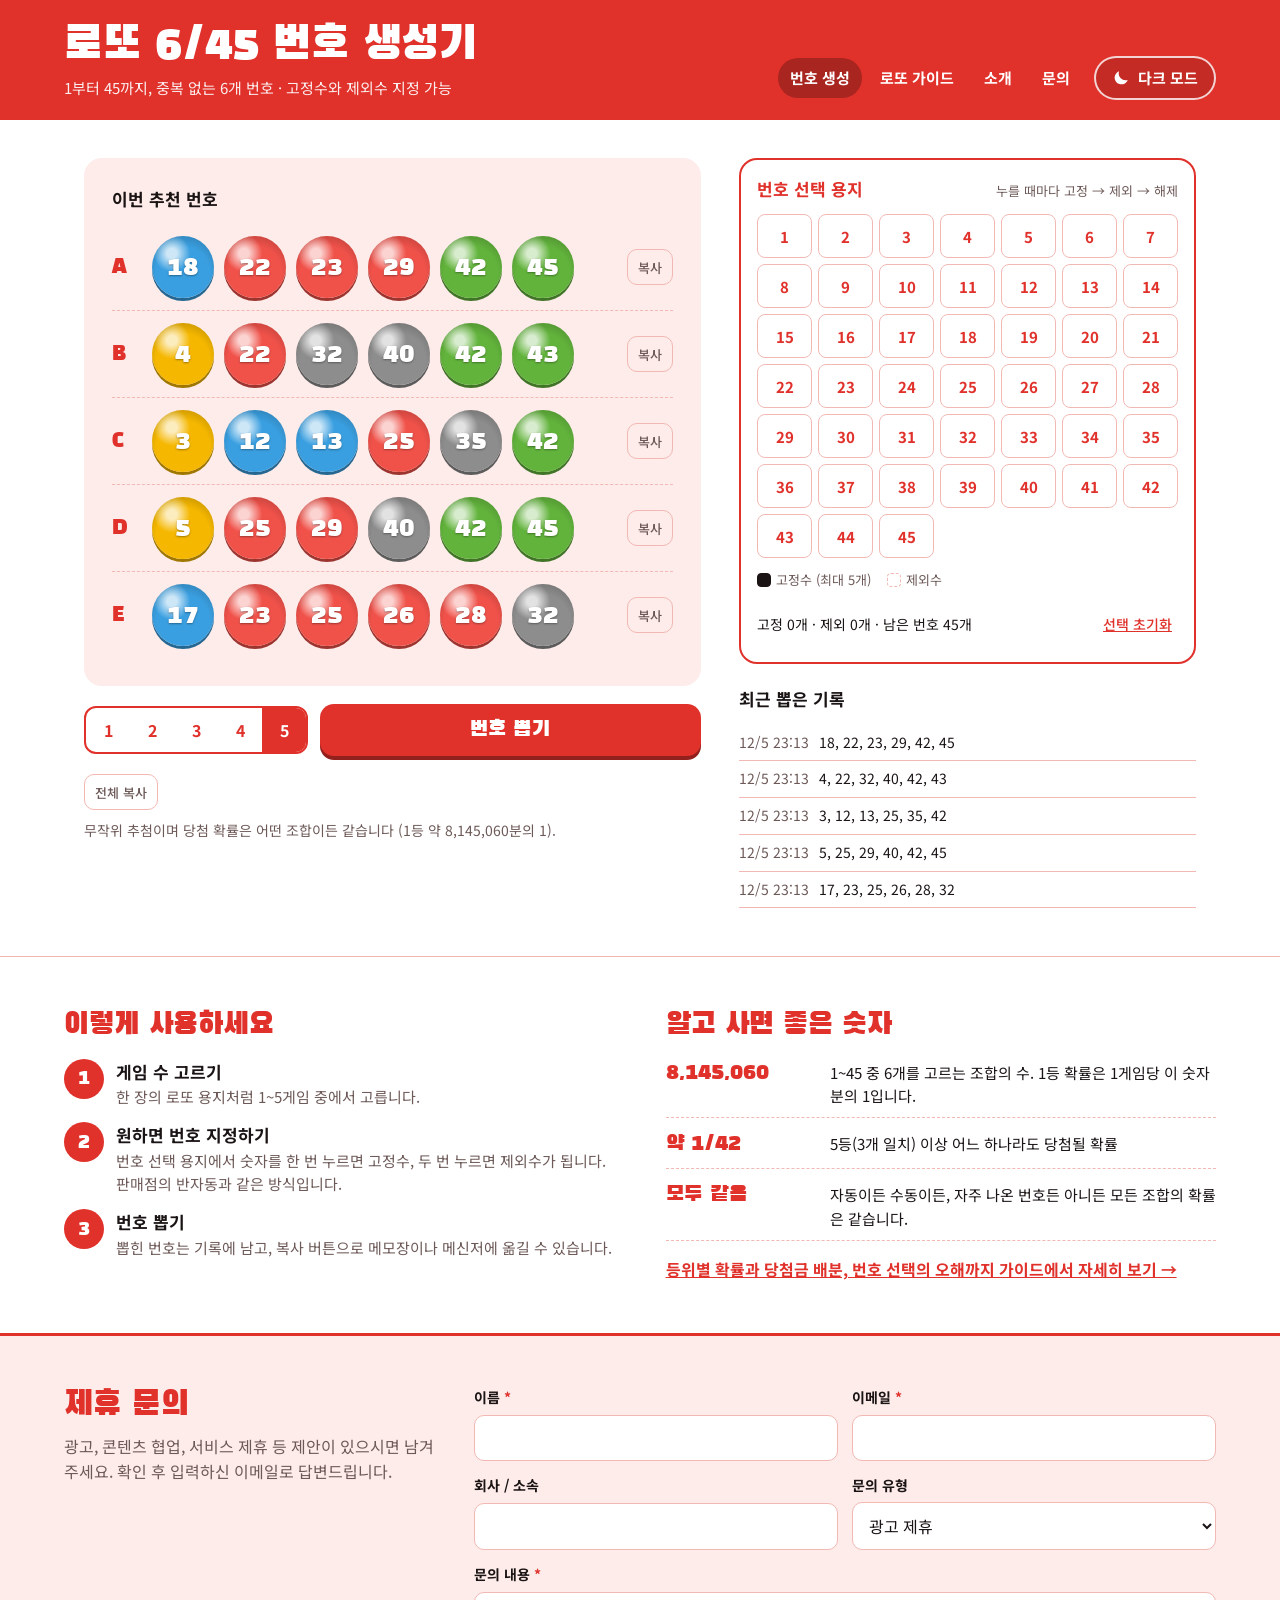
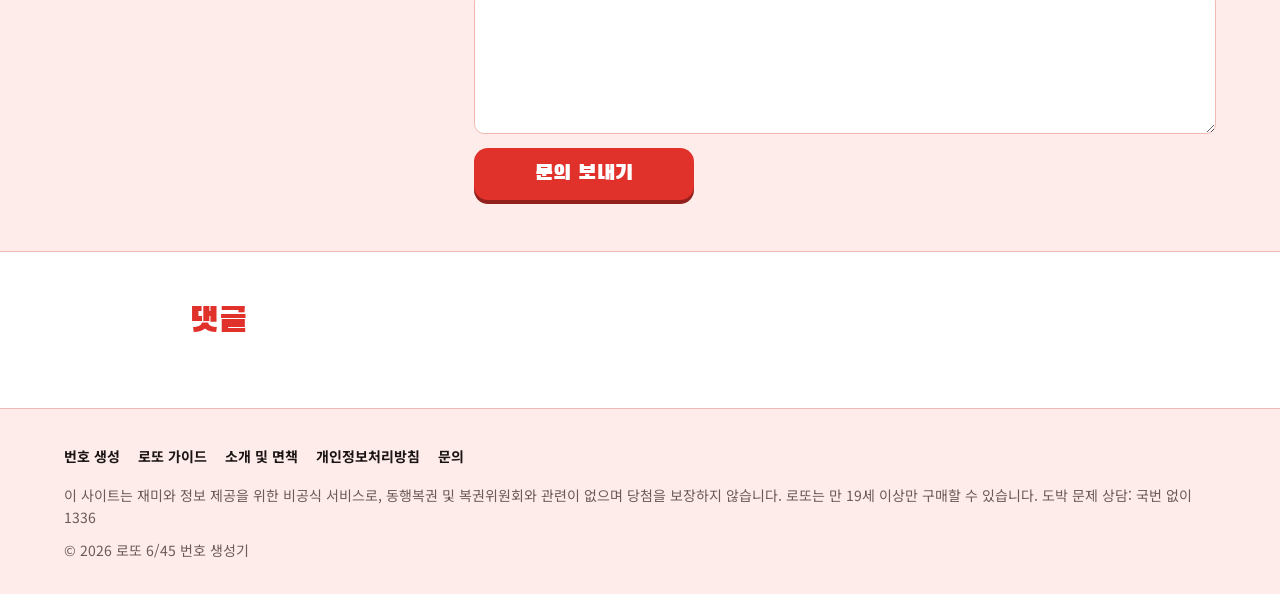
==== commit a61c3ef5: "Add Google Tag Manager script to all pages Co-Authored-By: Claude Opus 5.5 <noreply@anthropic.com>" ====
--- a/index.html
+++ b/index.html
@@ -1,6 +1,12 @@
 <!DOCTYPE html>
 <html lang="ko">
 <head>
+<script async src="https://www.googletagmanager.com/gtm.js?id=GTM-5MSZVH2P"></script>
+<script>
+  window.dataLayer = window.dataLayer || [];
+  function gtag(){dataLayer.push(arguments);}
+  gtag('js', new Date());
+</script>
 <meta charset="UTF-8">
 <meta name="viewport" content="width=device-width, initial-scale=1">
 <title>로또 6/45 번호 생성기 - 고정수·제외수 지원 무료 번호 추천</title>
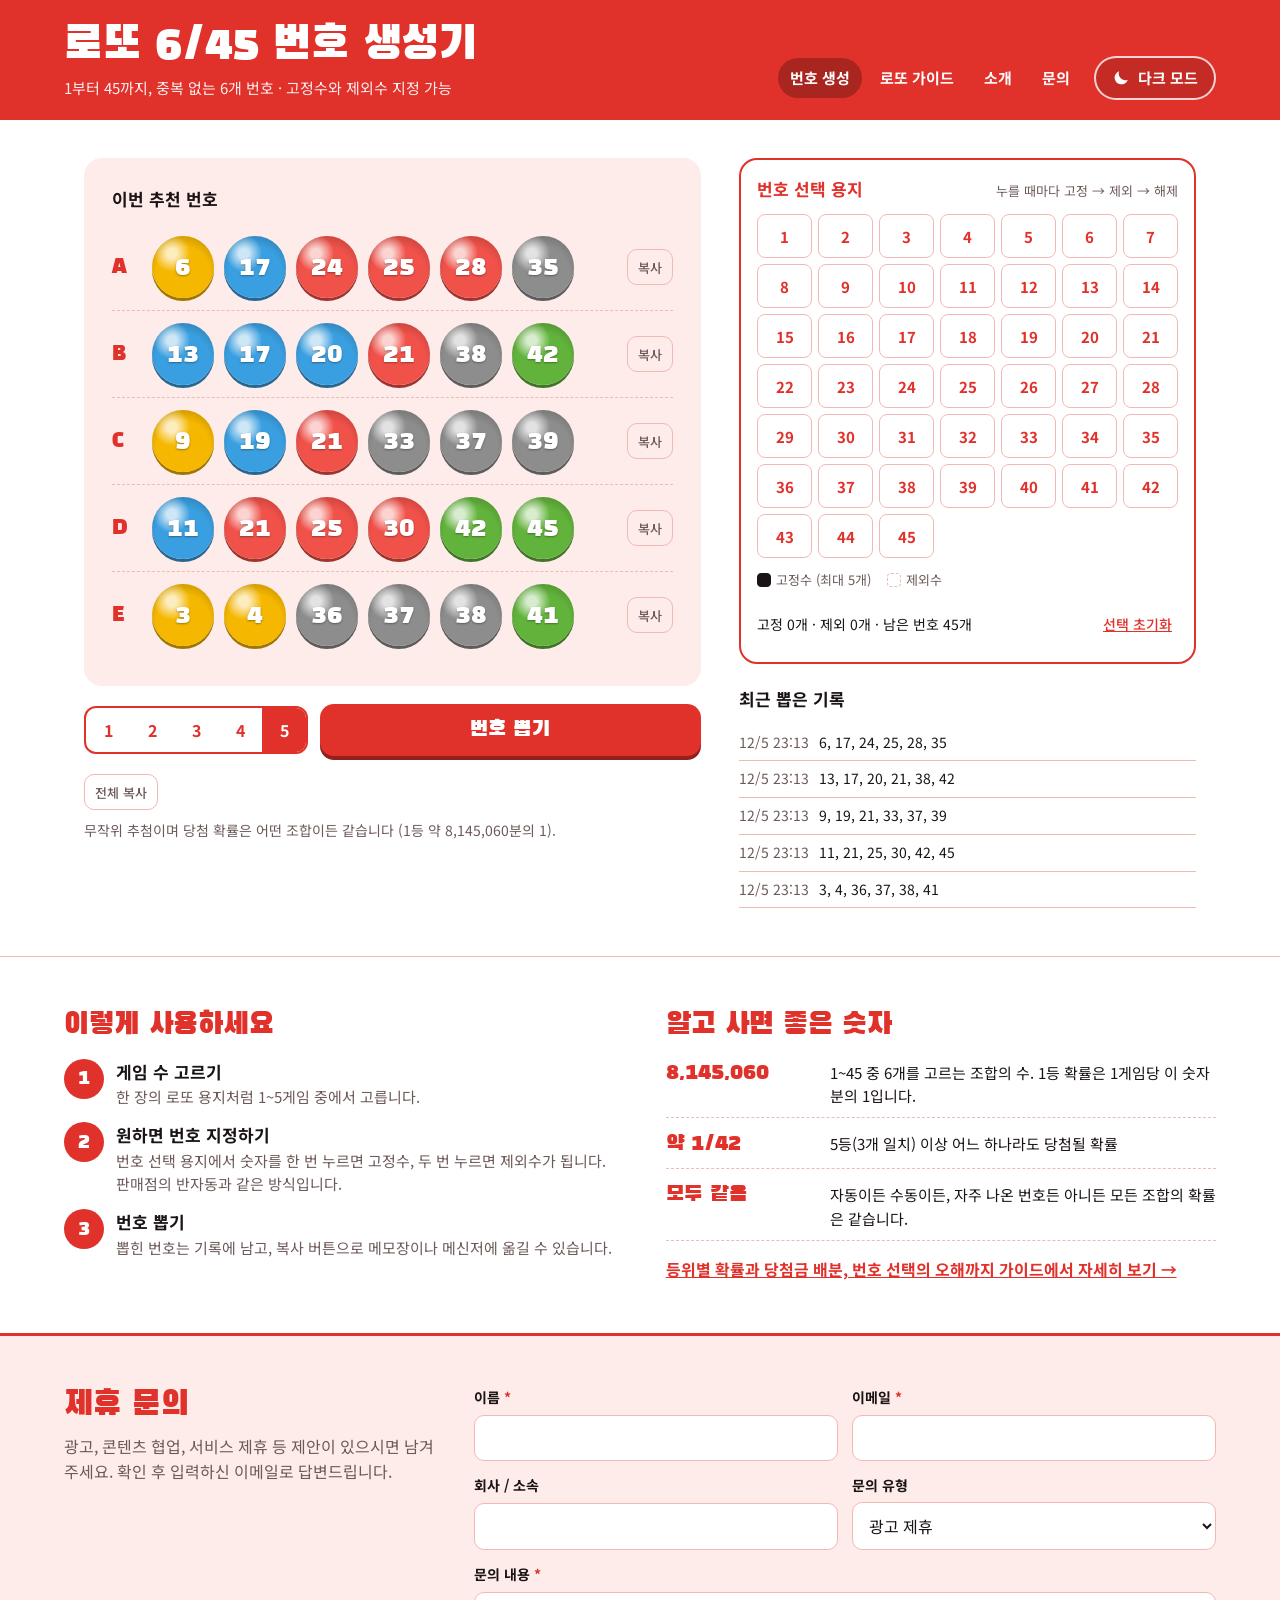
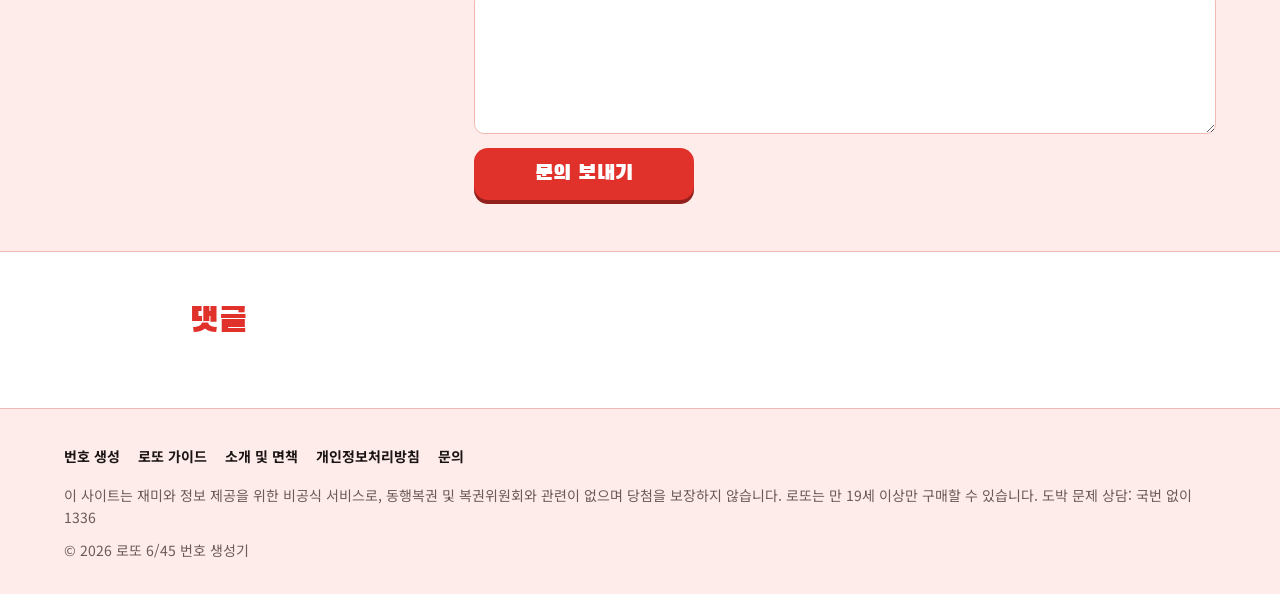
==== commit d4f4e969: "Add Microsoft Clarity script to all pages Co-Authored-By: Claude Opus 5.5 <noreply@anthropic.com>" ====
--- a/index.html
+++ b/index.html
@@ -6,6 +6,13 @@
   window.dataLayer = window.dataLayer || [];
   function gtag(){dataLayer.push(arguments);}
   gtag('js', new Date());
+</script>
+<script type="text/javascript">
+  (function(c,l,a,r,i,t,y){
+    c[a]=c[a]||function(){(c[a].q=c[a].q||[]).push(arguments)};
+    t=l.createElement(r);t.async=1;t.src="https://www.clarity.ms/tag/"+i;
+    y=l.getElementsByTagName(r)[0];y.parentNode.insertBefore(t,y);
+  })(window, document, "clarity", "script", "zj6li0sud2");
 </script>
 <meta charset="UTF-8">
 <meta name="viewport" content="width=device-width, initial-scale=1">
